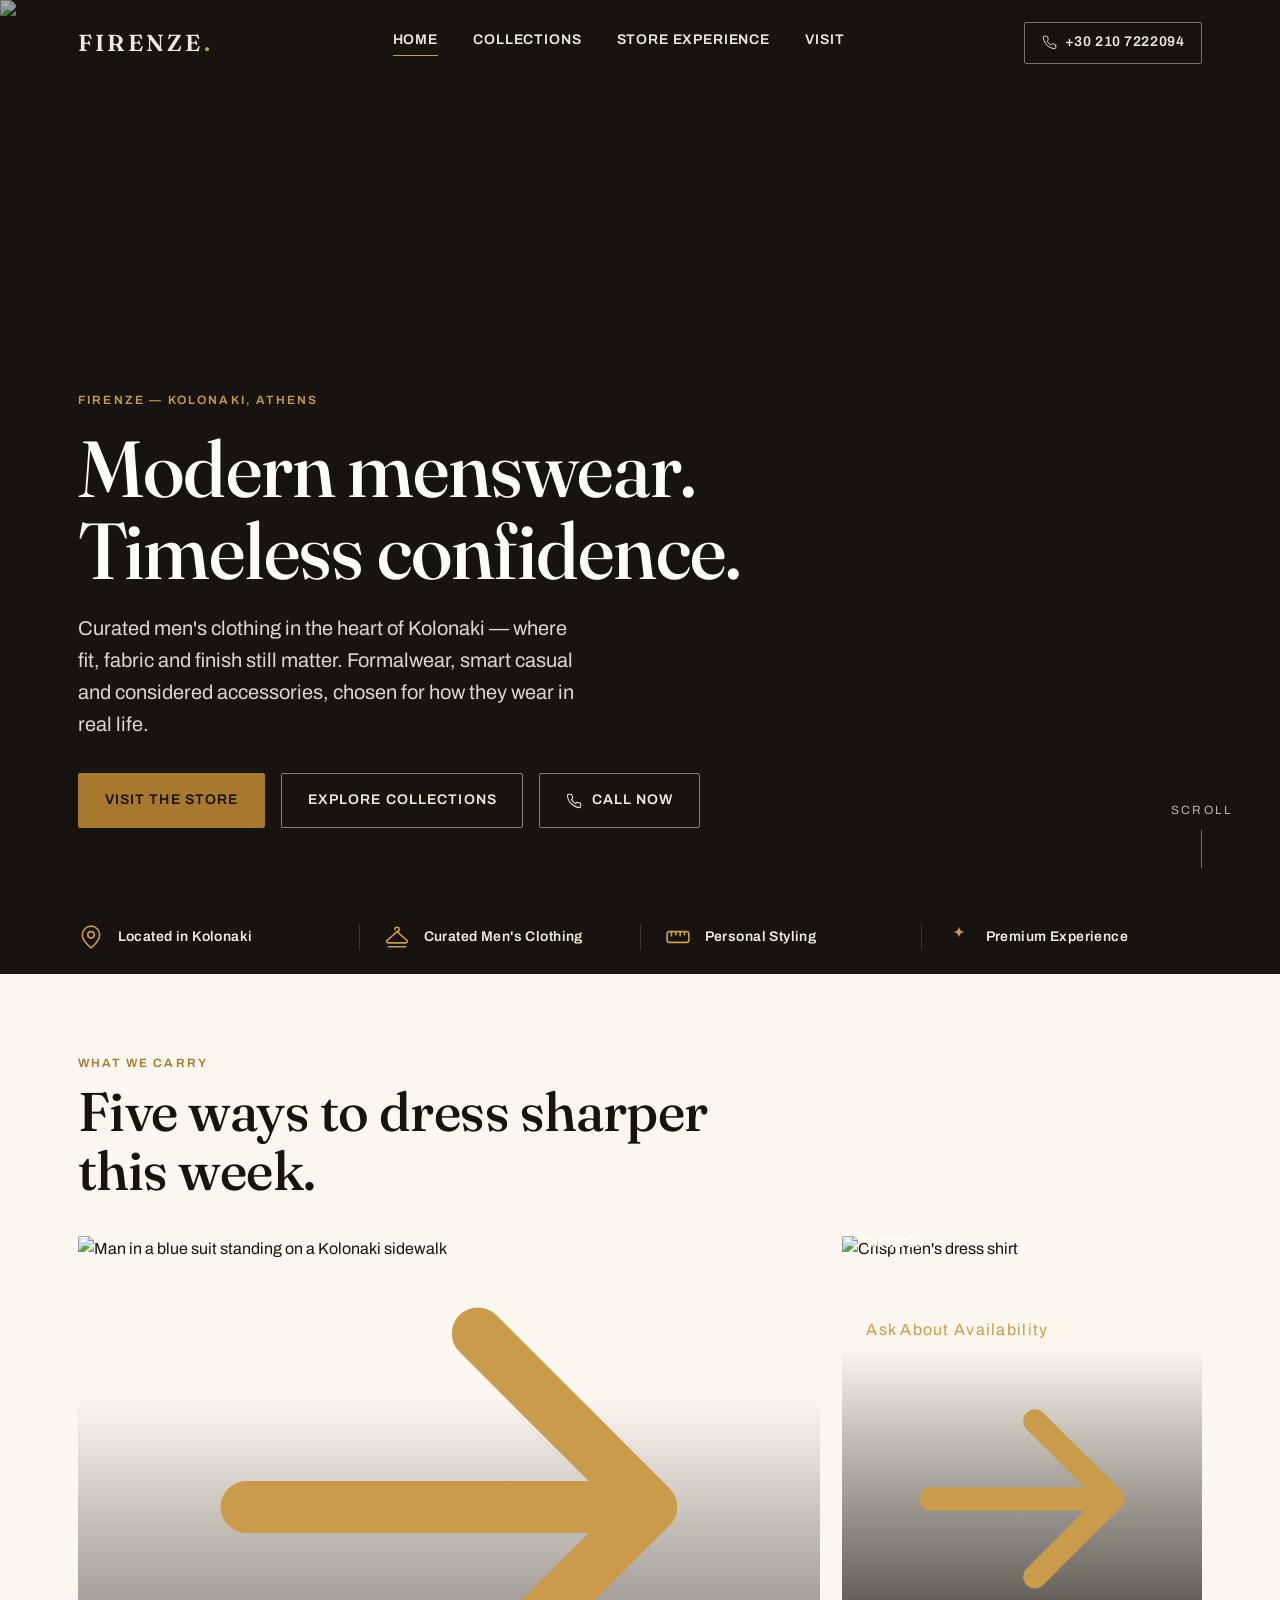
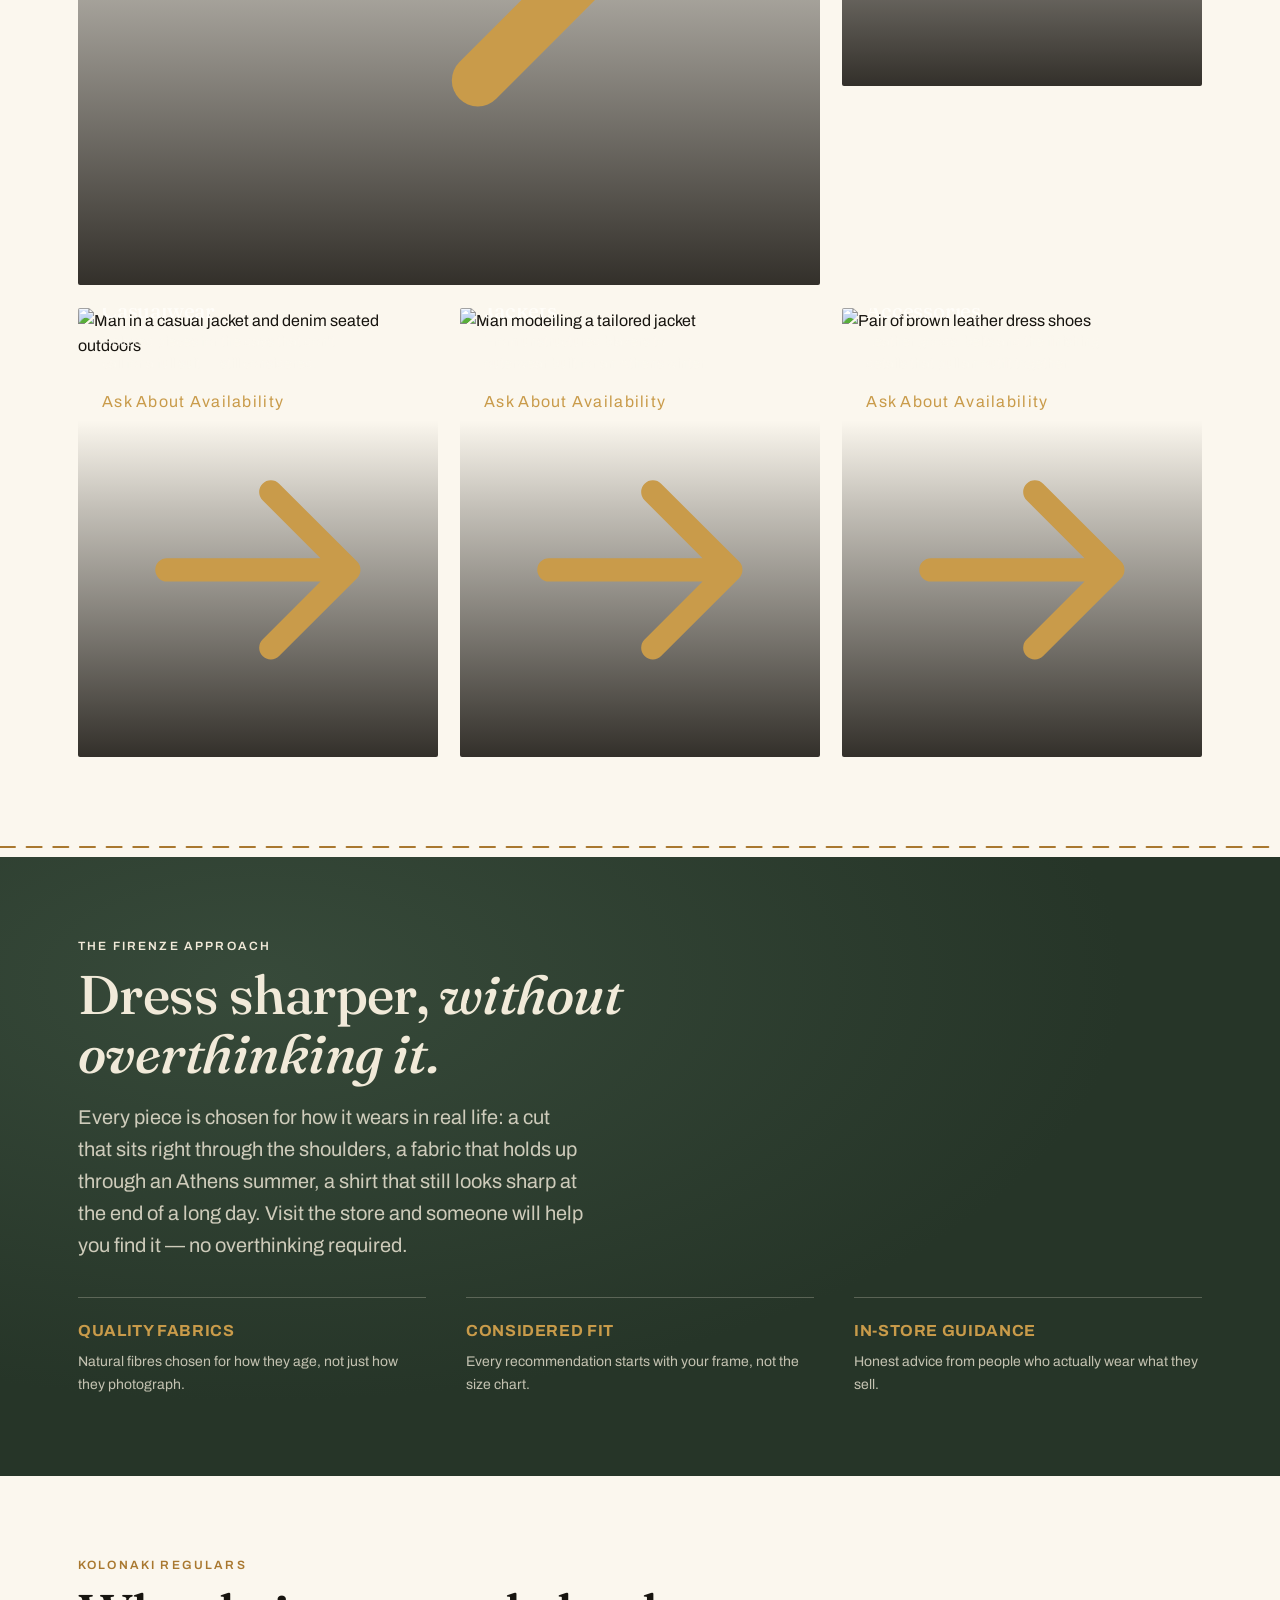
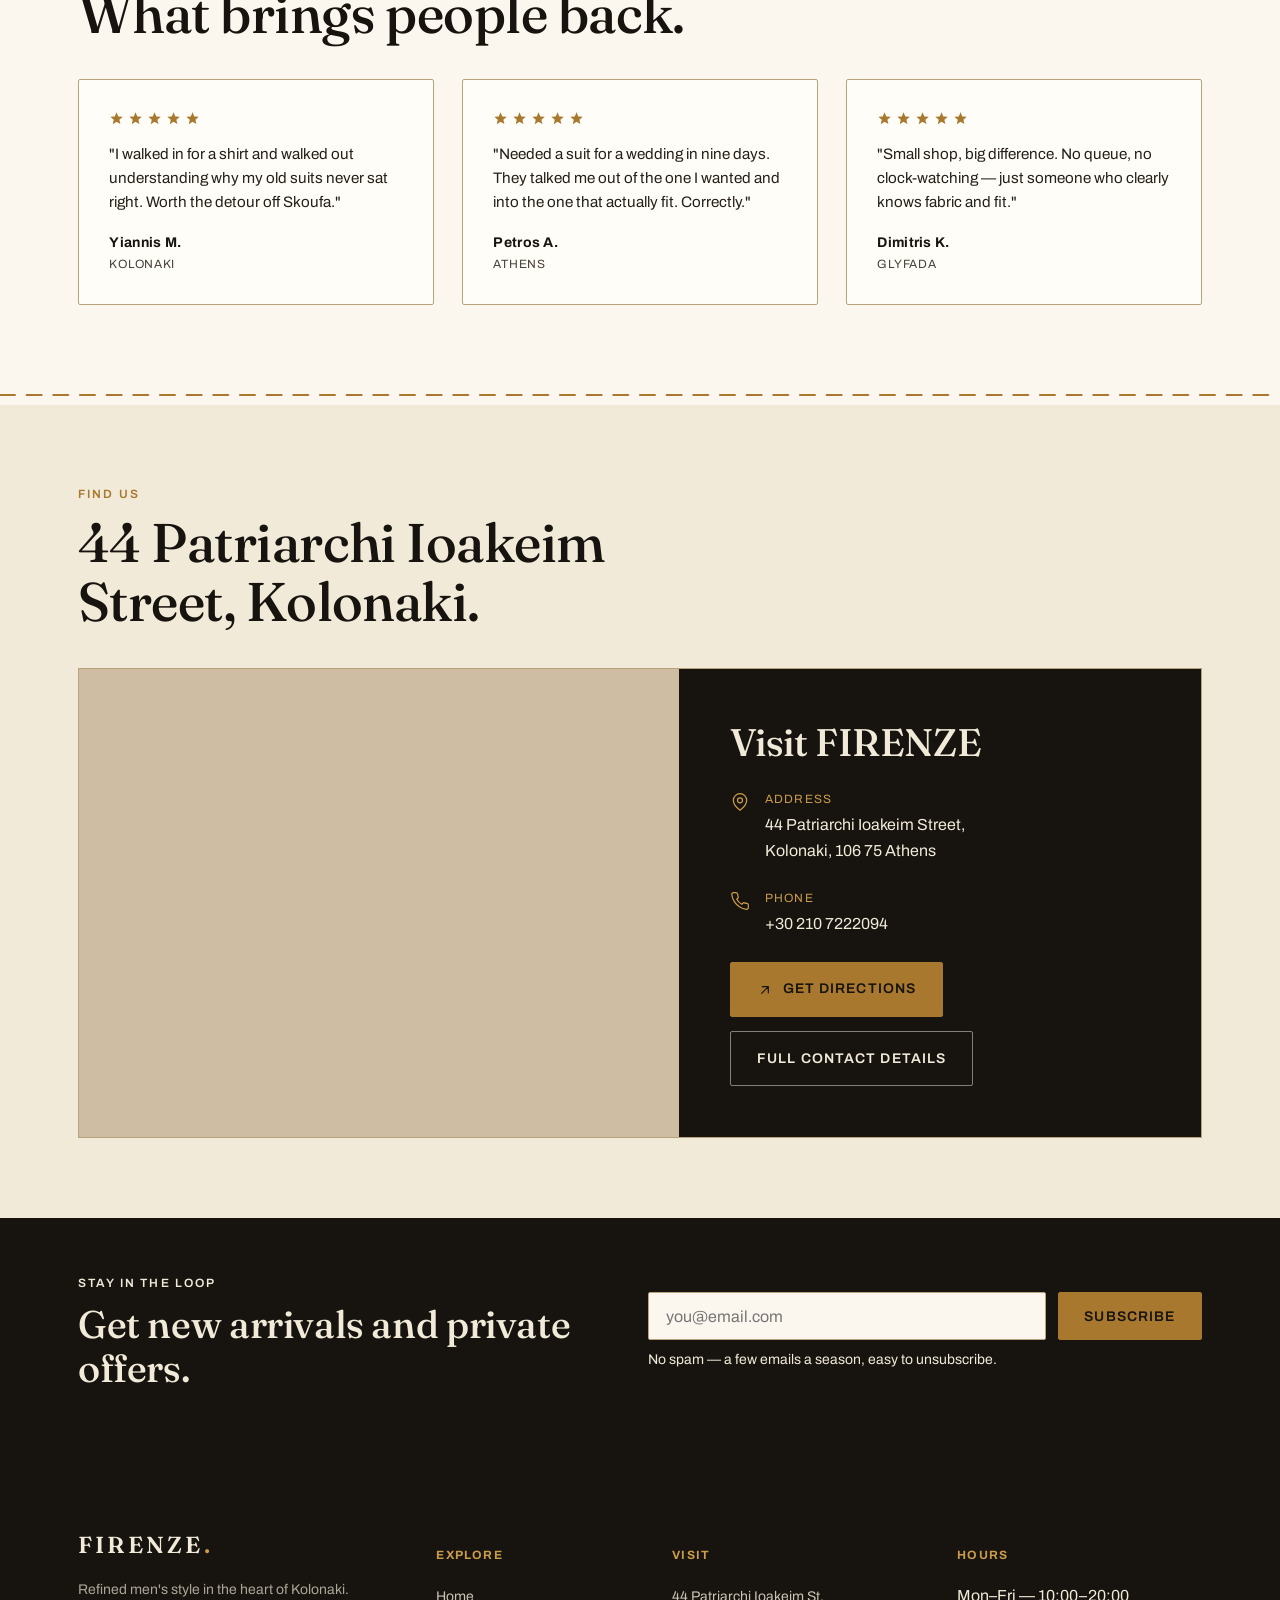
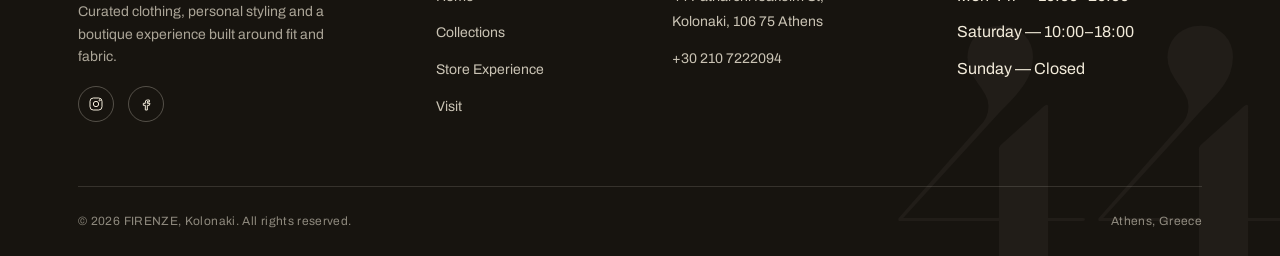
==== index.html @ 0500434f "Add files via upload" ====
<!DOCTYPE html>
<html lang="en">
<head>
<meta charset="UTF-8">
<meta name="viewport" content="width=device-width, initial-scale=1.0">
<title>FIRENZE — Refined Men's Style in Kolonaki, Athens</title>
<meta name="description" content="FIRENZE is a boutique menswear shop in Kolonaki, Athens — curated suits, shirts, casualwear, jackets and accessories, with personal styling in store.">
<link rel="icon" href="data:image/svg+xml,<svg xmlns=%22http://www.w3.org/2000/svg%22 viewBox=%220 0 100 100%22><text y=%22.9em%22 font-size=%2290%22 font-family=%22Georgia,serif%22>F</text></svg>">
<link rel="stylesheet" href="style.css">
</head>
<body>

<header class="site-header">
  <div class="container">
    <a href="index.html" class="brand">FIRENZE<span>.</span></a>
    <nav class="nav-links" aria-label="Primary">
      <a href="index.html" class="is-active">Home</a>
      <a href="collections.html">Collections</a>
      <a href="store-experience.html">Store Experience</a>
      <a href="contact.html">Visit</a>
    </nav>
    <div class="nav-cta">
      <a href="tel:+302107222094" class="nav-call">
        <svg viewBox="0 0 24 24" fill="none" stroke="currentColor" stroke-width="1.5" stroke-linecap="round" stroke-linejoin="round"><path d="M22 16.92v3a2 2 0 0 1-2.18 2 19.79 19.79 0 0 1-8.63-3.07 19.5 19.5 0 0 1-6-6 19.79 19.79 0 0 1-3.07-8.67A2 2 0 0 1 4.11 2h3a2 2 0 0 1 2 1.72c.13.96.36 1.9.7 2.81a2 2 0 0 1-.45 2.11L8.09 9.91a16 16 0 0 0 6 6l1.27-1.27a2 2 0 0 1 2.11-.45c.9.34 1.85.57 2.81.7A2 2 0 0 1 22 16.92Z"/></svg>
        +30 210 7222094
      </a>
    </div>
    <button class="nav-toggle" aria-label="Open menu" aria-expanded="false"><span></span><span></span><span></span></button>
  </div>
</header>

<div class="mobile-menu" id="mobile-menu">
  <a href="index.html">Home</a>
  <a href="collections.html">Collections</a>
  <a href="store-experience.html">Store Experience</a>
  <a href="contact.html">Visit</a>
  <a href="tel:+302107222094" class="nav-call">Call +30 210 7222094</a>
</div>

<!-- ============ HERO ============ -->
<section class="hero">
  <div class="hero-media">
    <img src="https://images.unsplash.com/photo-1618886614638-80e3c103d31a?auto=format&fit=crop&w=2000&q=80" alt="Man in a tailored black suit standing in a minimalist concrete space">
  </div>
  <div class="hero-content container">
    <p class="eyebrow reveal">Firenze — Kolonaki, Athens</p>
    <h1 class="reveal" style="transition-delay:.1s">Modern menswear.<br>Timeless confidence.</h1>
    <p class="lede reveal" style="transition-delay:.2s">Curated men's clothing in the heart of Kolonaki — where fit, fabric and finish still matter. Formalwear, smart casual and considered accessories, chosen for how they wear in real life.</p>
    <div class="btn-row reveal" style="transition-delay:.3s">
      <a href="store-experience.html" class="btn btn--brass">Visit the Store</a>
      <a href="collections.html" class="btn btn--outline-light">Explore Collections</a>
      <a href="tel:+302107222094" class="btn btn--outline-light">
        <svg viewBox="0 0 24 24" fill="none" stroke="currentColor" stroke-width="1.6" stroke-linecap="round" stroke-linejoin="round"><path d="M22 16.92v3a2 2 0 0 1-2.18 2 19.79 19.79 0 0 1-8.63-3.07 19.5 19.5 0 0 1-6-6 19.79 19.79 0 0 1-3.07-8.67A2 2 0 0 1 4.11 2h3a2 2 0 0 1 2 1.72c.13.96.36 1.9.7 2.81a2 2 0 0 1-.45 2.11L8.09 9.91a16 16 0 0 0 6 6l1.27-1.27a2 2 0 0 1 2.11-.45c.9.34 1.85.57 2.81.7A2 2 0 0 1 22 16.92Z"/></svg>
        Call Now
      </a>
    </div>
  </div>
  <div class="hero-scroll"><span>Scroll</span><span class="line"></span></div>
</section>

<!-- ============ TRUST STRIP ============ -->
<div class="trust-strip">
  <div class="container">
    <div class="trust-grid">
      <div class="trust-item">
        <svg viewBox="0 0 24 24" fill="none" stroke="currentColor" stroke-width="1.5" stroke-linecap="round" stroke-linejoin="round"><path d="M20 10c0 6-8 12-8 12s-8-6-8-12a8 8 0 0 1 16 0Z"/><circle cx="12" cy="10" r="3"/></svg>
        <span>Located in Kolonaki</span>
      </div>
      <div class="trust-item">
        <svg viewBox="0 0 24 24" fill="none" stroke="currentColor" stroke-width="1.5" stroke-linecap="round" stroke-linejoin="round"><path d="M12 7 3 15c-1 .8-.4 2.4 1 2.4h16c1.4 0 2-1.6 1-2.4L12 7Z"/><path d="M12 7a2 2 0 1 0-2-2"/><path d="M4 21h16"/></svg>
        <span>Curated Men's Clothing</span>
      </div>
      <div class="trust-item">
        <svg viewBox="0 0 24 24" fill="none" stroke="currentColor" stroke-width="1.5" stroke-linecap="round" stroke-linejoin="round"><rect x="2" y="7" width="20" height="10" rx="2"/><path d="M6 7v4M10 7v3M14 7v4M18 7v3"/></svg>
        <span>Personal Styling</span>
      </div>
      <div class="trust-item">
        <svg viewBox="0 0 24 24" fill="currentColor"><path d="M12 2c.6 3.6 1.8 4.8 5.4 5.4-3.6.6-4.8 1.8-5.4 5.4-.6-3.6-1.8-4.8-5.4-5.4C10.2 6.8 11.4 5.6 12 2Z"/></svg>
        <span>Premium Experience</span>
      </div>
    </div>
  </div>
</div>

<!-- ============ FEATURED CATEGORIES ============ -->
<section class="section bg-paper">
  <div class="container">
    <div class="section-head reveal">
      <p class="eyebrow">What we carry</p>
      <h2>Five ways to dress sharper this week.</h2>
    </div>
    <div class="cat-grid stagger">
      <div class="cat-card is-feature reveal">
        <img src="https://images.unsplash.com/photo-1617137968427-85924c800a22?auto=format&fit=crop&w=1400&q=80" alt="Man in a blue suit standing on a Kolonaki sidewalk">
        <div class="cat-card-body">
          <h3>Suits &amp; Tailoring</h3>
          <p>Structured and soft-shoulder cuts, made to sit right through the chest and waist.</p>
          <a href="contact.html?item=Suits" class="btn--ghost">Ask About Availability
            <svg viewBox="0 0 24 24" fill="none" stroke="currentColor" stroke-width="1.8" stroke-linecap="round" stroke-linejoin="round"><path d="M5 12h14M13 6l6 6-6 6"/></svg>
          </a>
        </div>
      </div>
      <div class="cat-card reveal">
        <img src="https://images.unsplash.com/photo-1507680434567-5739c80be1ac?auto=format&fit=crop&w=900&q=80" alt="Crisp men's dress shirt">
        <div class="cat-card-body">
          <h3>Shirts</h3>
          <p>Poplin, oxford and linen, cut to layer under a jacket or stand on their own.</p>
          <a href="contact.html?item=Shirts" class="btn--ghost">Ask About Availability
            <svg viewBox="0 0 24 24" fill="none" stroke="currentColor" stroke-width="1.8" stroke-linecap="round" stroke-linejoin="round"><path d="M5 12h14M13 6l6 6-6 6"/></svg>
          </a>
        </div>
      </div>
      <div class="cat-card reveal">
        <img src="https://images.unsplash.com/photo-1617114919297-3c8ddb01f599?auto=format&fit=crop&w=900&q=80" alt="Man in a casual jacket and denim seated outdoors">
        <div class="cat-card-body">
          <h3>Casualwear</h3>
          <p>Relaxed pieces for the days that don't call for a full suit — still considered.</p>
          <a href="contact.html?item=Casualwear" class="btn--ghost">Ask About Availability
            <svg viewBox="0 0 24 24" fill="none" stroke="currentColor" stroke-width="1.8" stroke-linecap="round" stroke-linejoin="round"><path d="M5 12h14M13 6l6 6-6 6"/></svg>
          </a>
        </div>
      </div>
      <div class="cat-card reveal">
        <img src="https://images.unsplash.com/photo-1516257984-b1b4d707412e?auto=format&fit=crop&w=900&q=80" alt="Man modelling a tailored jacket">
        <div class="cat-card-body">
          <h3>Jackets</h3>
          <p>From unstructured blazers to outerwear built for an Athens winter.</p>
          <a href="contact.html?item=Jackets" class="btn--ghost">Ask About Availability
            <svg viewBox="0 0 24 24" fill="none" stroke="currentColor" stroke-width="1.8" stroke-linecap="round" stroke-linejoin="round"><path d="M5 12h14M13 6l6 6-6 6"/></svg>
          </a>
        </div>
      </div>
      <div class="cat-card reveal">
        <img src="https://images.unsplash.com/photo-1490114538077-0a7f8cb49891?auto=format&fit=crop&w=900&q=80" alt="Pair of brown leather dress shoes">
        <div class="cat-card-body">
          <h3>Accessories</h3>
          <p>Leather goods, belts and the finishing details that pull an outfit together.</p>
          <a href="contact.html?item=Accessories" class="btn--ghost">Ask About Availability
            <svg viewBox="0 0 24 24" fill="none" stroke="currentColor" stroke-width="1.8" stroke-linecap="round" stroke-linejoin="round"><path d="M5 12h14M13 6l6 6-6 6"/></svg>
          </a>
        </div>
      </div>
    </div>
  </div>
</section>

<div class="stitch-divider" aria-hidden="true">
  <svg viewBox="0 0 1200 20" preserveAspectRatio="none"><line x1="0" y1="10" x2="1200" y2="10" stroke="#A9782F" stroke-width="2" stroke-dasharray="14 11" stroke-linecap="round"/></svg>
</div>

<!-- ============ PERSUASIVE BAND ============ -->
<section class="section bg-bottle on-dark">
  <div class="container">
    <div class="section-head reveal" style="max-width:640px;">
      <p class="eyebrow eyebrow--on-dark">The Firenze approach</p>
      <h2>Dress sharper, <em>without overthinking it.</em></h2>
      <p class="lede" style="margin-top:1.1rem;">Every piece is chosen for how it wears in real life: a cut that sits right through the shoulders, a fabric that holds up through an Athens summer, a shirt that still looks sharp at the end of a long day. Visit the store and someone will help you find it — no overthinking required.</p>
    </div>
    <div class="value-row stagger">
      <div class="value-item reveal">
        <h4>Quality Fabrics</h4>
        <p>Natural fibres chosen for how they age, not just how they photograph.</p>
      </div>
      <div class="value-item reveal">
        <h4>Considered Fit</h4>
        <p>Every recommendation starts with your frame, not the size chart.</p>
      </div>
      <div class="value-item reveal">
        <h4>In-Store Guidance</h4>
        <p>Honest advice from people who actually wear what they sell.</p>
      </div>
    </div>
  </div>
</section>

<!-- ============ TESTIMONIALS TEASER ============ -->
<section class="section bg-paper">
  <div class="container">
    <div class="section-head reveal">
      <p class="eyebrow">Kolonaki regulars</p>
      <h2>What brings people back.</h2>
    </div>
    <div class="testimonial-grid stagger">
      <div class="testimonial-card reveal">
        <div class="stars">
          <svg viewBox="0 0 24 24" fill="currentColor"><path d="M12 2l2.9 6.6 7.1.6-5.4 4.7 1.6 7-6.2-3.8L6 21l1.6-7-5.4-4.7 7.1-.6L12 2Z"/></svg>
          <svg viewBox="0 0 24 24" fill="currentColor"><path d="M12 2l2.9 6.6 7.1.6-5.4 4.7 1.6 7-6.2-3.8L6 21l1.6-7-5.4-4.7 7.1-.6L12 2Z"/></svg>
          <svg viewBox="0 0 24 24" fill="currentColor"><path d="M12 2l2.9 6.6 7.1.6-5.4 4.7 1.6 7-6.2-3.8L6 21l1.6-7-5.4-4.7 7.1-.6L12 2Z"/></svg>
          <svg viewBox="0 0 24 24" fill="currentColor"><path d="M12 2l2.9 6.6 7.1.6-5.4 4.7 1.6 7-6.2-3.8L6 21l1.6-7-5.4-4.7 7.1-.6L12 2Z"/></svg>
          <svg viewBox="0 0 24 24" fill="currentColor"><path d="M12 2l2.9 6.6 7.1.6-5.4 4.7 1.6 7-6.2-3.8L6 21l1.6-7-5.4-4.7 7.1-.6L12 2Z"/></svg>
        </div>
        <p>"I walked in for a shirt and walked out understanding why my old suits never sat right. Worth the detour off Skoufa."</p>
        <div class="testimonial-name">Yiannis M.</div>
        <div class="testimonial-role">Kolonaki</div>
      </div>
      <div class="testimonial-card reveal">
        <div class="stars">
          <svg viewBox="0 0 24 24" fill="currentColor"><path d="M12 2l2.9 6.6 7.1.6-5.4 4.7 1.6 7-6.2-3.8L6 21l1.6-7-5.4-4.7 7.1-.6L12 2Z"/></svg>
          <svg viewBox="0 0 24 24" fill="currentColor"><path d="M12 2l2.9 6.6 7.1.6-5.4 4.7 1.6 7-6.2-3.8L6 21l1.6-7-5.4-4.7 7.1-.6L12 2Z"/></svg>
          <svg viewBox="0 0 24 24" fill="currentColor"><path d="M12 2l2.9 6.6 7.1.6-5.4 4.7 1.6 7-6.2-3.8L6 21l1.6-7-5.4-4.7 7.1-.6L12 2Z"/></svg>
          <svg viewBox="0 0 24 24" fill="currentColor"><path d="M12 2l2.9 6.6 7.1.6-5.4 4.7 1.6 7-6.2-3.8L6 21l1.6-7-5.4-4.7 7.1-.6L12 2Z"/></svg>
          <svg viewBox="0 0 24 24" fill="currentColor"><path d="M12 2l2.9 6.6 7.1.6-5.4 4.7 1.6 7-6.2-3.8L6 21l1.6-7-5.4-4.7 7.1-.6L12 2Z"/></svg>
        </div>
        <p>"Needed a suit for a wedding in nine days. They talked me out of the one I wanted and into the one that actually fit. Correctly."</p>
        <div class="testimonial-name">Petros A.</div>
        <div class="testimonial-role">Athens</div>
      </div>
      <div class="testimonial-card reveal">
        <div class="stars">
          <svg viewBox="0 0 24 24" fill="currentColor"><path d="M12 2l2.9 6.6 7.1.6-5.4 4.7 1.6 7-6.2-3.8L6 21l1.6-7-5.4-4.7 7.1-.6L12 2Z"/></svg>
          <svg viewBox="0 0 24 24" fill="currentColor"><path d="M12 2l2.9 6.6 7.1.6-5.4 4.7 1.6 7-6.2-3.8L6 21l1.6-7-5.4-4.7 7.1-.6L12 2Z"/></svg>
          <svg viewBox="0 0 24 24" fill="currentColor"><path d="M12 2l2.9 6.6 7.1.6-5.4 4.7 1.6 7-6.2-3.8L6 21l1.6-7-5.4-4.7 7.1-.6L12 2Z"/></svg>
          <svg viewBox="0 0 24 24" fill="currentColor"><path d="M12 2l2.9 6.6 7.1.6-5.4 4.7 1.6 7-6.2-3.8L6 21l1.6-7-5.4-4.7 7.1-.6L12 2Z"/></svg>
          <svg viewBox="0 0 24 24" fill="currentColor"><path d="M12 2l2.9 6.6 7.1.6-5.4 4.7 1.6 7-6.2-3.8L6 21l1.6-7-5.4-4.7 7.1-.6L12 2Z"/></svg>
        </div>
        <p>"Small shop, big difference. No queue, no clock-watching — just someone who clearly knows fabric and fit."</p>
        <div class="testimonial-name">Dimitris K.</div>
        <div class="testimonial-role">Glyfada</div>
      </div>
    </div>
  </div>
</section>

<div class="stitch-divider" aria-hidden="true">
  <svg viewBox="0 0 1200 20" preserveAspectRatio="none"><line x1="0" y1="10" x2="1200" y2="10" stroke="#A9782F" stroke-width="2" stroke-dasharray="14 11" stroke-linecap="round"/></svg>
</div>

<!-- ============ MAP / VISIT ============ -->
<section class="section bg-bone" id="visit">
  <div class="container">
    <div class="section-head reveal">
      <p class="eyebrow">Find us</p>
      <h2>44 Patriarchi Ioakeim Street, Kolonaki.</h2>
    </div>
    <div class="map-split reveal">
      <div class="map-embed">
        <iframe src="https://www.google.com/maps?q=44+Patriarchou+Ioakeim,+Kolonaki,+Athens+106+75,+Greece&output=embed" title="FIRENZE location on Google Maps" loading="lazy" referrerpolicy="no-referrer-when-downgrade" allowfullscreen></iframe>
      </div>
      <div class="map-info">
        <h3>Visit FIRENZE</h3>
        <div class="info-line">
          <svg viewBox="0 0 24 24" fill="none" stroke="currentColor" stroke-width="1.5" stroke-linecap="round" stroke-linejoin="round"><path d="M20 10c0 6-8 12-8 12s-8-6-8-12a8 8 0 0 1 16 0Z"/><circle cx="12" cy="10" r="3"/></svg>
          <div><span class="label">Address</span><span class="value">44 Patriarchi Ioakeim Street,<br>Kolonaki, 106 75 Athens</span></div>
        </div>
        <div class="info-line">
          <svg viewBox="0 0 24 24" fill="none" stroke="currentColor" stroke-width="1.5" stroke-linecap="round" stroke-linejoin="round"><path d="M22 16.92v3a2 2 0 0 1-2.18 2 19.79 19.79 0 0 1-8.63-3.07 19.5 19.5 0 0 1-6-6 19.79 19.79 0 0 1-3.07-8.67A2 2 0 0 1 4.11 2h3a2 2 0 0 1 2 1.72c.13.96.36 1.9.7 2.81a2 2 0 0 1-.45 2.11L8.09 9.91a16 16 0 0 0 6 6l1.27-1.27a2 2 0 0 1 2.11-.45c.9.34 1.85.57 2.81.7A2 2 0 0 1 22 16.92Z"/></svg>
          <div><span class="label">Phone</span><a href="tel:+302107222094" class="value">+30 210 7222094</a></div>
        </div>
        <div class="btn-row">
          <a href="https://www.google.com/maps?q=44+Patriarchou+Ioakeim,+Kolonaki,+Athens+106+75,+Greece" target="_blank" rel="noopener" class="btn btn--brass">
            <svg viewBox="0 0 24 24" fill="none" stroke="currentColor" stroke-width="1.8" stroke-linecap="round" stroke-linejoin="round"><path d="M7 17 17 7M8 7h9v9"/></svg>
            Get Directions
          </a>
          <a href="contact.html" class="btn btn--outline-light">Full Contact Details</a>
        </div>
      </div>
    </div>
  </div>
</section>

<!-- ============ NEWSLETTER ============ -->
<section class="section--tight bg-ink on-dark">
  <div class="container">
    <div class="newsletter reveal">
      <div style="flex:1; min-width:260px;">
        <p class="eyebrow eyebrow--on-dark">Stay in the loop</p>
        <h3 style="margin-top:0.5rem;">Get new arrivals and private offers.</h3>
      </div>
      <div style="flex:1; min-width:280px;">
        <form id="newsletter-form">
          <input type="email" required placeholder="you@email.com" aria-label="Email address">
          <button type="submit" class="btn btn--brass">Subscribe</button>
        </form>
        <p class="newsletter-note">No spam — a few emails a season, easy to unsubscribe.</p>
      </div>
    </div>
  </div>
</section>

<footer class="site-footer">
  <div class="footer-mark" aria-hidden="true">44</div>
  <div class="container">
    <div class="footer-grid">
      <div class="footer-brand">
        <a href="index.html" class="brand">FIRENZE<span>.</span></a>
        <p>Refined men's style in the heart of Kolonaki. Curated clothing, personal styling and a boutique experience built around fit and fabric.</p>
        <div class="footer-social">
          <a href="#" aria-label="FIRENZE on Instagram"><svg viewBox="0 0 24 24" fill="none" stroke="currentColor" stroke-width="1.5"><rect x="3" y="3" width="18" height="18" rx="5"/><circle cx="12" cy="12" r="4"/><circle cx="17.5" cy="6.5" r="1"/></svg></a>
          <a href="#" aria-label="FIRENZE on Facebook"><svg viewBox="0 0 24 24" fill="none" stroke="currentColor" stroke-width="1.5"><path d="M14 9h3V6h-3a3 3 0 0 0-3 3v2H8v3h3v7h3v-7h3l1-3h-4V9a1 1 0 0 1 1-1Z"/></svg></a>
        </div>
      </div>
      <div class="footer-col">
        <h5>Explore</h5>
        <ul>
          <li><a href="index.html">Home</a></li>
          <li><a href="collections.html">Collections</a></li>
          <li><a href="store-experience.html">Store Experience</a></li>
          <li><a href="contact.html">Visit</a></li>
        </ul>
      </div>
      <div class="footer-col">
        <h5>Visit</h5>
        <ul>
          <li><a href="https://www.google.com/maps?q=44+Patriarchou+Ioakeim,+Kolonaki,+Athens+106+75,+Greece" target="_blank" rel="noopener">44 Patriarchi Ioakeim St,<br>Kolonaki, 106 75 Athens</a></li>
          <li><a href="tel:+302107222094">+30 210 7222094</a></li>
        </ul>
      </div>
      <div class="footer-col">
        <h5>Hours</h5>
        <ul>
          <li>Mon–Fri — 10:00–20:00</li>
          <li>Saturday — 10:00–18:00</li>
          <li>Sunday — Closed</li>
        </ul>
      </div>
    </div>
    <div class="footer-bottom">
      <span>© 2026 FIRENZE, Kolonaki. All rights reserved.</span>
      <span>Athens, Greece</span>
    </div>
  </div>
</footer>

<div class="sticky-bar">
  <a href="tel:+302107222094" class="call">
    <svg viewBox="0 0 24 24" fill="none" stroke="currentColor" stroke-width="1.8" stroke-linecap="round" stroke-linejoin="round"><path d="M22 16.92v3a2 2 0 0 1-2.18 2 19.79 19.79 0 0 1-8.63-3.07 19.5 19.5 0 0 1-6-6 19.79 19.79 0 0 1-3.07-8.67A2 2 0 0 1 4.11 2h3a2 2 0 0 1 2 1.72c.13.96.36 1.9.7 2.81a2 2 0 0 1-.45 2.11L8.09 9.91a16 16 0 0 0 6 6l1.27-1.27a2 2 0 0 1 2.11-.45c.9.34 1.85.57 2.81.7A2 2 0 0 1 22 16.92Z"/></svg>
    Call Now
  </a>
  <a href="https://www.google.com/maps?q=44+Patriarchou+Ioakeim,+Kolonaki,+Athens+106+75,+Greece" target="_blank" rel="noopener" class="directions">
    <svg viewBox="0 0 24 24" fill="none" stroke="currentColor" stroke-width="1.8" stroke-linecap="round" stroke-linejoin="round"><path d="M7 17 17 7M8 7h9v9"/></svg>
    Directions
  </a>
</div>

<script src="script.js"></script>
</body>
</html>
---- style.css ----
/* =========================================================
   FIRENZE — Kolonaki, Athens
   Design tokens: Ink / Bone / Sand / Brass / Bottle
   Display: Fraunces  ·  Body: Archivo
   Signature: the basting-stitch divider
   ========================================================= */

@import url('https://fonts.googleapis.com/css2?family=Fraunces:ital,opsz,wght@0,9..144,300;0,9..144,400;0,9..144,500;0,9..144,600;0,9..144,700;1,9..144,400;1,9..144,500&family=Archivo:wght@400;500;600;700&display=swap');

:root{
  /* colour tokens */
  --ink:        #17140F;
  --ink-soft:   #262019;
  --bone:       #F1EAD9;
  --bone-soft:  #E7DCC3;
  --paper:      #FBF7EE;
  --sand:       #CDB899;
  --sand-line:  #B9A17C;
  --brass:      #A9782F;
  --brass-light:#C99B4A;
  --bottle:     #263528;
  --bottle-light:#374A3A;
  --charcoal:   #4A4339;
  --white:      #FFFDF8;

  /* type */
  --font-display: 'Fraunces', Georgia, serif;
  --font-body: 'Archivo', 'Helvetica Neue', Arial, sans-serif;

  --fs-hero: clamp(2.6rem, 6.2vw, 5.4rem);
  --fs-h1:   clamp(2.1rem, 4.4vw, 3.4rem);
  --fs-h2:   clamp(1.7rem, 3vw, 2.4rem);
  --fs-h3:   1.375rem;
  --fs-lead: clamp(1.05rem, 1.6vw, 1.25rem);
  --fs-body: 1rem;
  --fs-small:0.875rem;
  --fs-label:0.75rem;

  /* spacing */
  --sp-1: 0.5rem;
  --sp-2: 1rem;
  --sp-3: 1.5rem;
  --sp-4: 2.25rem;
  --sp-5: 3.5rem;
  --sp-6: 5rem;
  --sp-7: 7rem;

  --container: 1220px;
  --ease: cubic-bezier(.16,1,.3,1);
}

/* ---------- reset ---------- */
*, *::before, *::after{ box-sizing: border-box; }
html{ scroll-behavior: smooth; }
body{
  margin:0;
  background: var(--paper);
  color: var(--ink);
  font-family: var(--font-body);
  font-size: var(--fs-body);
  line-height: 1.6;
  -webkit-font-smoothing: antialiased;
}
img{ max-width:100%; display:block; }
a{ color: inherit; text-decoration:none; }
ul{ margin:0; padding:0; list-style:none; }
h1,h2,h3,h4,p,figure{ margin:0; }
button{ font-family: inherit; cursor:pointer; }
input, textarea, select{ font-family: inherit; font-size: 1rem; }

:focus-visible{
  outline: 2px solid var(--brass);
  outline-offset: 3px;
}

.container{
  max-width: var(--container);
  margin-inline:auto;
  padding-inline: clamp(1.25rem, 4vw, 3rem);
}

.eyebrow{
  font-family: var(--font-body);
  font-size: var(--fs-label);
  font-weight:600;
  letter-spacing: 0.18em;
  text-transform: uppercase;
  color: var(--brass);
}
.eyebrow--on-dark{ color: var(--brass-light); }

h1, .h1, h2, .h2, h3, .h3{
  font-family: var(--font-display);
  font-weight: 500;
  letter-spacing: -0.01em;
  color: var(--ink);
}
h1, .h1{ font-size: var(--fs-hero); line-height: 1.03; }
h2, .h2{ font-size: var(--fs-h1); line-height: 1.08; }
h3, .h3{ font-size: var(--fs-h2); line-height: 1.15; }
.h4{ font-family: var(--font-display); font-size: var(--fs-h3); font-weight:500; }

.lede{ font-size: var(--fs-lead); color: var(--charcoal); max-width: 46ch; }
.on-dark, .on-dark h1, .on-dark h2, .on-dark h3, .on-dark p{ color: var(--bone); }
.on-dark .lede{ color: rgba(241,234,217,0.82); }

em, .italic{ font-style: italic; }

/* ---------- buttons ---------- */
.btn{
  display:inline-flex;
  align-items:center;
  gap:0.6rem;
  padding: 0.95rem 1.6rem;
  font-size: var(--fs-small);
  font-weight:600;
  letter-spacing: 0.08em;
  text-transform: uppercase;
  border: 1px solid transparent;
  border-radius: 2px;
  transition: background .35s var(--ease), color .35s var(--ease), border-color .35s var(--ease), transform .35s var(--ease);
  white-space: nowrap;
}
.btn svg{ width:16px; height:16px; flex-shrink:0; }
.btn--primary{ background: var(--ink); color: var(--bone); border-color: var(--ink); }
.btn--primary:hover{ background: var(--brass); border-color: var(--brass); color: var(--ink); transform: translateY(-2px); }

.btn--brass{ background: var(--brass); color: var(--ink); border-color: var(--brass); }
.btn--brass:hover{ background: var(--brass-light); transform: translateY(-2px); }

.btn--outline{ background: transparent; color: var(--ink); border-color: var(--ink); }
.btn--outline:hover{ background: var(--ink); color: var(--bone); transform: translateY(-2px); }

.btn--outline-light{ background: transparent; color: var(--bone); border-color: rgba(241,234,217,0.5); }
.btn--outline-light:hover{ background: var(--bone); color: var(--ink); border-color: var(--bone); transform: translateY(-2px); }

.btn--ghost{ background: transparent; color: var(--brass); border:0; padding-inline:0; letter-spacing:0.08em; }
.btn--ghost svg{ transition: transform .3s var(--ease); }
.btn--ghost:hover svg{ transform: translateX(4px); }

.btn-row{ display:flex; flex-wrap:wrap; gap: 0.9rem 1rem; }

/* ---------- header / nav ---------- */
.site-header{
  position: fixed; inset-inline:0; top:0; z-index:100;
  padding: 1.35rem 0;
  transition: background .4s var(--ease), padding .4s var(--ease), box-shadow .4s var(--ease), border-color .4s var(--ease);
  border-bottom: 1px solid transparent;
}
.site-header .container{ display:flex; align-items:center; justify-content:space-between; }
.site-header.is-scrolled{
  background: rgba(241,234,217,0.94);
  backdrop-filter: blur(8px);
  padding: 0.85rem 0;
  border-color: rgba(23,20,15,0.08);
}
.brand{
  font-family: var(--font-display);
  font-size: 1.45rem;
  font-weight:600;
  letter-spacing: 0.14em;
  color: var(--bone);
  transition: color .4s var(--ease);
}
.is-scrolled .brand{ color: var(--ink); }
.brand span{ color: var(--brass-light); }
.is-scrolled .brand span{ color: var(--brass); }

.nav-links{ display:flex; align-items:center; gap: 2.2rem; }
.nav-links a{
  font-size: var(--fs-small);
  font-weight:600;
  letter-spacing: 0.06em;
  text-transform: uppercase;
  color: var(--bone);
  position:relative;
  padding-bottom: 4px;
  transition: color .4s var(--ease);
}
.is-scrolled .nav-links a{ color: var(--ink); }
.nav-links a::after{
  content:""; position:absolute; left:0; right:100%; bottom:0; height:1px;
  background: var(--brass-light); transition: right .35s var(--ease);
}
.is-scrolled .nav-links a::after{ background: var(--brass); }
.nav-links a:hover::after, .nav-links a.is-active::after{ right:0; }

.nav-cta{ display:flex; align-items:center; gap:0.9rem; }
.nav-call{
  display:flex; align-items:center; gap:0.5rem;
  font-size: var(--fs-small); font-weight:600; letter-spacing:0.04em;
  color: var(--bone); border:1px solid rgba(241,234,217,0.45); padding: 0.55rem 1.05rem; border-radius: 2px;
  transition: all .4s var(--ease);
}
.nav-call svg{ width:15px; height:15px; }
.is-scrolled .nav-call{ color: var(--ink); border-color: rgba(23,20,15,0.25); }
.nav-call:hover{ background: var(--brass); border-color: var(--brass); color: var(--ink); }

.nav-toggle{
  display:none; width:38px; height:38px; align-items:center; justify-content:center;
  background:none; border:0; color: var(--bone); flex-direction:column; gap:5px;
}
.is-scrolled .nav-toggle{ color: var(--ink); }
.nav-toggle span{ width:22px; height:1.5px; background: currentColor; transition: transform .3s var(--ease), opacity .3s var(--ease); }
.nav-toggle.is-open span:nth-child(1){ transform: translateY(6.5px) rotate(45deg); }
.nav-toggle.is-open span:nth-child(2){ opacity:0; }
.nav-toggle.is-open span:nth-child(3){ transform: translateY(-6.5px) rotate(-45deg); }

.mobile-menu{
  position:fixed; inset:0; z-index:99; background: var(--ink);
  display:flex; flex-direction:column; justify-content:center; gap: 1.6rem;
  padding: 2rem clamp(1.25rem,6vw,3rem);
  opacity:0; visibility:hidden; transform: translateY(-12px);
  transition: opacity .4s var(--ease), transform .4s var(--ease), visibility 0s linear .4s;
}
.mobile-menu.is-open{ opacity:1; visibility:visible; transform:none; transition: opacity .4s var(--ease), transform .4s var(--ease); }
.mobile-menu a{
  font-family: var(--font-display); font-size: 2.1rem; color: var(--bone); font-weight:500;
}
.mobile-menu .nav-call{ display:inline-flex; color: var(--bone); border-color: rgba(241,234,217,0.4); margin-top:1rem; width:fit-content; }

/* ---------- hero ---------- */
.hero{
  position:relative; min-height: 100svh; display:flex; align-items:flex-end;
  overflow:hidden; background: var(--ink);
}
.hero-media{ position:absolute; inset:0; }
.hero-media img{ width:100%; height:100%; object-fit:cover; object-position: center 20%; }
.hero-media::after{
  content:""; position:absolute; inset:0;
  background:
    linear-gradient(to top, rgba(23,20,15,0.92) 0%, rgba(23,20,15,0.55) 42%, rgba(23,20,15,0.15) 68%, rgba(23,20,15,0.35) 100%);
}
.hero-content{ position:relative; z-index:2; width:100%; padding-block: 7.5rem 4.5rem; }
.hero-content .eyebrow{ color: var(--brass-light); }
.hero-content h1{ color: var(--white); margin-block: 1.1rem 1.25rem; max-width: 16ch; }
.hero-content .lede{ color: rgba(251,247,238,0.86); margin-bottom: 2.1rem; }
.hero-scroll{
  position:absolute; right: clamp(1.25rem,4vw,3rem); bottom: 2rem; z-index:2;
  display:flex; flex-direction:column; align-items:center; gap:0.6rem;
  color: rgba(251,247,238,0.7); font-size: var(--fs-label); letter-spacing:0.2em; text-transform:uppercase;
}
.hero-scroll .line{ width:1px; height:38px; background: rgba(251,247,238,0.4); position:relative; overflow:hidden; }
.hero-scroll .line::after{
  content:""; position:absolute; top:-100%; left:0; width:100%; height:100%; background: var(--brass-light);
  animation: dropline 2.2s ease-in-out infinite;
}
@keyframes dropline{ 0%{ top:-100%; } 60%{ top:100%; } 100%{ top:100%; } }

/* ---------- reveal-on-scroll ---------- */
.reveal{ opacity:0; transform: translateY(26px); transition: opacity .8s var(--ease), transform .8s var(--ease); }
.reveal.in-view{ opacity:1; transform:none; }
.reveal-scale{ opacity:0; transform: scale(1.06); transition: opacity 1s var(--ease), transform 1.1s var(--ease); }
.reveal-scale.in-view{ opacity:1; transform:none; }
.stagger > *{ transition-delay: calc(var(--i,0) * 90ms); }

/* ---------- stitch divider (signature element) ---------- */
.stitch-divider{
  width:100%; height:20px; display:block;
  transform: scaleX(0.6); opacity:0;
  transform-origin:center;
  transition: transform 1s var(--ease), opacity .6s ease;
}
.stitch-divider.in-view{ transform: scaleX(1); opacity:1; }
.stitch-divider svg{ width:100%; height:100%; display:block; }
.stitch-divider--dark line{ stroke: rgba(241,234,217,0.35); }

/* ---------- sections / bands ---------- */
section{ position:relative; }
.section{ padding-block: var(--sp-6); }
.section--tight{ padding-block: var(--sp-5); }
.bg-bone{ background: var(--bone); }
.bg-paper{ background: var(--paper); }
.bg-ink{ background: var(--ink); }
.bg-bottle{ background: var(--bottle); background-image: radial-gradient(ellipse at 20% 20%, var(--bottle-light) 0%, var(--bottle) 60%); }
.bg-sand{ background: var(--sand); }

.section-head{ max-width: 640px; margin-bottom: var(--sp-4); }
.section-head h2{ margin-top:0.6rem; }
.section-head--center{ margin-inline:auto; text-align:center; }

/* ---------- trust strip ---------- */
.trust-strip{ background: var(--ink); padding-block: var(--sp-3); }
.trust-grid{
  display:grid; grid-template-columns: repeat(4, 1fr);
}
.trust-item{
  display:flex; align-items:center; gap:0.85rem;
  padding-inline: var(--sp-3);
  border-left: 1px solid rgba(241,234,217,0.16);
  color: var(--bone);
}
.trust-item:first-child{ border-left:0; padding-left:0; }
.trust-item svg{ width:26px; height:26px; flex-shrink:0; color: var(--brass-light); }
.trust-item span{ font-size: var(--fs-small); font-weight:600; letter-spacing:0.03em; }

/* ---------- category grid (homepage) ---------- */
.cat-grid{
  display:grid;
  grid-template-columns: repeat(6, 1fr);
  gap: 1.4rem;
  align-items: start;
}
.cat-card{
  position:relative; overflow:hidden; border-radius:2px;
  aspect-ratio: 4/5;
  grid-column: span 2;
}
.cat-card.is-feature{ grid-column: span 4; aspect-ratio: 8/7; }
.cat-card img{ width:100%; height:100%; object-fit:cover; transition: transform 1.1s var(--ease); }
.cat-card::after{
  content:""; position:absolute; inset:0;
  background: linear-gradient(to top, rgba(23,20,15,0.88) 0%, rgba(23,20,15,0.25) 55%, rgba(23,20,15,0) 75%);
}
.cat-card:hover img{ transform: scale(1.06); }
.cat-card-body{
  position:absolute; left:0; right:0; bottom:0; z-index:2; padding: 1.5rem;
  display:flex; flex-direction:column; gap:0.5rem;
}
.cat-card-body h3{ color: var(--white); font-size: 1.3rem; }
.cat-card-body p{ color: rgba(251,247,238,0.78); font-size: var(--fs-small); max-width: 30ch; }
.cat-card-body .btn--ghost{ color: var(--brass-light); margin-top:0.3rem; }

/* ---------- persuasive / value band ---------- */
.value-row{ display:grid; grid-template-columns: repeat(3,1fr); gap: 2.5rem; margin-top: var(--sp-4); }
.value-item{ border-top: 1px solid rgba(241,234,217,0.25); padding-top: 1.2rem; }
.value-item h4{ color: var(--brass-light); font-size: 1rem; letter-spacing: 0.04em; text-transform:uppercase; font-family: var(--font-body); font-weight:700; margin-bottom:0.5rem; }
.value-item p{ color: rgba(241,234,217,0.78); font-size: var(--fs-small); }

/* ---------- collections page rows ---------- */
.collection-row{
  display:grid; grid-template-columns: 1.1fr 1fr; gap: clamp(2rem,5vw,5rem); align-items:center;
  padding-block: var(--sp-6);
  border-bottom: 1px solid var(--sand-line);
}
.collection-row:last-of-type{ border-bottom:0; }
.collection-row.is-reverse .collection-media{ order:2; }
.collection-media{ position:relative; overflow:hidden; border-radius:2px; aspect-ratio: 5/4; }
.collection-media img{ width:100%; height:100%; object-fit:cover; }
.collection-index{
  position:absolute; top:1rem; left:1rem; z-index:2;
  font-family: var(--font-body); font-weight:700; font-size:var(--fs-label); color: var(--white);
  background: rgba(23,20,15,0.6); padding: 0.4rem 0.85rem; border-radius: 2px; letter-spacing:0.14em; text-transform:uppercase;
}
.collection-copy .eyebrow{ margin-bottom:0.75rem; display:block; }
.collection-copy h3{ margin-bottom: 1rem; }
.collection-copy p{ color: var(--charcoal); margin-bottom: 1.6rem; max-width: 42ch; }

/* ---------- gallery grid ---------- */
.gallery-grid{ display:grid; grid-template-columns: repeat(6,1fr); gap:0.9rem; }
.gallery-grid figure{ position:relative; overflow:hidden; border-radius:2px; grid-column: span 2; aspect-ratio: 1/1; }
.gallery-grid figure.tall{ aspect-ratio: 1/1.35; grid-row: span 2; }
.gallery-grid img{ width:100%; height:100%; object-fit:cover; transition: transform .9s var(--ease); filter: saturate(0.96); }
.gallery-grid figure:hover img{ transform: scale(1.05); }
.gallery-grid figcaption{
  position:absolute; left:0.85rem; bottom:0.85rem; z-index:2;
  color: var(--white); font-size: var(--fs-label); letter-spacing:0.08em; text-transform:uppercase;
  opacity:0; transition: opacity .3s ease;
}
.gallery-grid figure::after{ content:""; position:absolute; inset:0; background: linear-gradient(to top, rgba(23,20,15,0.65), transparent 55%); opacity:0; transition:opacity .3s ease; }
.gallery-grid figure:hover::after, .gallery-grid figure:hover figcaption{ opacity:1; }

/* ---------- experience feature list ---------- */
.feature-list{ display:grid; grid-template-columns: repeat(3,1fr); gap: 2.5rem; margin-top: var(--sp-5); }
.feature-item .feature-mark{
  width:44px; height:44px; border:1px solid var(--brass); border-radius:50%;
  display:flex; align-items:center; justify-content:center; margin-bottom:1.25rem; color: var(--brass);
}
.feature-item .feature-mark svg{ width:20px; height:20px; }
.feature-item h4{ font-family: var(--font-display); font-size:1.2rem; font-weight:500; margin-bottom:0.6rem; }
.feature-item p{ color: var(--charcoal); font-size: var(--fs-small); }

/* ---------- testimonials ---------- */
.testimonial-grid{ display:grid; grid-template-columns: repeat(3,1fr); gap: 1.75rem; margin-top: var(--sp-4); }
.testimonial-card{ background: var(--white); border: 1px solid var(--sand-line); border-radius:2px; padding: 1.9rem; }
.stars{ display:flex; gap:0.25rem; color: var(--brass); margin-bottom:1rem; }
.stars svg{ width:15px; height:15px; }
.testimonial-card p{ color: var(--ink-soft); font-size: 0.95rem; margin-bottom:1.1rem; }
.testimonial-name{ font-size: var(--fs-small); font-weight:700; letter-spacing:0.02em; }
.testimonial-role{ font-size: var(--fs-label); color: var(--charcoal); text-transform:uppercase; letter-spacing:0.06em; }

/* ---------- map / contact section ---------- */
.map-split{ display:grid; grid-template-columns: 1.15fr 1fr; gap: 0; border: 1px solid var(--sand-line); }
.map-embed{ position:relative; min-height: 420px; background: var(--sand); filter: grayscale(0.25) sepia(0.08) contrast(1.02); }
.map-embed iframe{ width:100%; height:100%; min-height:420px; border:0; display:block; }
.map-info{ background: var(--ink); color: var(--bone); padding: clamp(2rem,4vw,3.25rem); display:flex; flex-direction:column; justify-content:center; gap:1.6rem; }
.map-info h3{ color: var(--bone); }
.info-line{ display:flex; gap:0.9rem; align-items:flex-start; }
.info-line svg{ width:20px; height:20px; color: var(--brass-light); flex-shrink:0; margin-top:2px; }
.info-line .label{ font-size: var(--fs-label); letter-spacing:0.1em; text-transform:uppercase; color: var(--brass-light); margin-bottom:0.2rem; display:block; }
.info-line a, .info-line span.value{ font-size:1rem; }
.info-line a:hover{ color: var(--brass-light); }
.hours-table{ width:100%; border-collapse: collapse; font-size: var(--fs-small); }
.hours-table td{ padding: 0.3rem 0; border-bottom: 1px solid rgba(241,234,217,0.12); }
.hours-table td:last-child{ text-align:right; color: rgba(241,234,217,0.85); }

/* ---------- forms ---------- */
.form-grid{ display:grid; grid-template-columns: 1fr 1fr; gap: 1.25rem; }
.form-field{ display:flex; flex-direction:column; gap:0.5rem; margin-bottom: 1.25rem; }
.form-field.full{ grid-column: 1 / -1; }
.form-field label{ font-size: var(--fs-label); letter-spacing:0.08em; text-transform:uppercase; color: var(--charcoal); font-weight:600; }
.form-field input, .form-field select, .form-field textarea{
  background: var(--paper); border: 1px solid var(--sand-line); border-radius:2px;
  padding: 0.9rem 1rem; color: var(--ink); transition: border-color .3s ease;
}
.form-field input:focus, .form-field select:focus, .form-field textarea:focus{ border-color: var(--brass); }
.form-field textarea{ resize: vertical; min-height: 120px; }
.form-note{ font-size: var(--fs-small); color: var(--charcoal); margin-top: 0.5rem; }
.form-success{
  display:none; align-items:flex-start; gap:0.85rem; background: var(--bottle); color: var(--bone);
  padding: 1.25rem 1.4rem; border-radius:2px; margin-bottom:1.5rem;
}
.form-success.is-visible{ display:flex; }
.form-success svg{ width:22px; height:22px; color: var(--brass-light); flex-shrink:0; margin-top:2px; }

/* ---------- newsletter ---------- */
.newsletter{ display:flex; flex-wrap:wrap; gap:1rem; align-items:center; }
.newsletter form{ display:flex; gap:0.75rem; flex:1; min-width:280px; }
.newsletter input{ flex:1; background: var(--paper); border:1px solid var(--sand-line); border-radius:2px; padding: 0.85rem 1.05rem; }
.newsletter-note{ font-size: var(--fs-small); color: rgba(241,234,217,0.7); margin-top:0.6rem; }

/* ---------- footer ---------- */
.site-footer{ background: var(--ink); color: var(--bone); padding-block: var(--sp-6) var(--sp-3); position:relative; overflow:hidden; }
.footer-mark{
  position:absolute; right: -1rem; bottom:-4.5rem; z-index:0;
  font-family: var(--font-display); font-size: 22rem; font-weight:600; color: rgba(241,234,217,0.045);
  line-height:1; pointer-events:none; user-select:none;
}
.footer-grid{ position:relative; z-index:1; display:grid; grid-template-columns: 1.3fr 0.8fr 1fr 1fr; gap: 2.5rem; padding-bottom: var(--sp-5); }
.footer-brand .brand{ color: var(--bone); }
.footer-brand p{ color: rgba(241,234,217,0.68); font-size: var(--fs-small); margin-top:1rem; max-width: 34ch; }
.footer-col h5{ font-size: var(--fs-label); letter-spacing:0.1em; text-transform:uppercase; color: var(--brass-light); margin-bottom:1.1rem; }
.footer-col ul li{ margin-bottom:0.7rem; }
.footer-col a{ font-size: var(--fs-small); color: rgba(241,234,217,0.82); transition: color .25s ease; }
.footer-col a:hover{ color: var(--brass-light); }
.footer-social{ display:flex; gap:0.85rem; margin-top:1.1rem; }
.footer-social a{ width:36px; height:36px; border:1px solid rgba(241,234,217,0.28); border-radius:50%; display:flex; align-items:center; justify-content:center; }
.footer-social svg{ width:16px; height:16px; }
.footer-social a:hover{ border-color: var(--brass-light); color: var(--brass-light); }
.footer-bottom{ position:relative; z-index:1; display:flex; justify-content:space-between; flex-wrap:wrap; gap:1rem; padding-top: 1.6rem; border-top:1px solid rgba(241,234,217,0.14); font-size: var(--fs-label); color: rgba(241,234,217,0.55); letter-spacing:0.03em; }

/* ---------- sticky mobile bar ---------- */
.sticky-bar{
  position: fixed; left:0; right:0; bottom:0; z-index:90;
  display:none; grid-template-columns: 1fr 1fr;
  background: var(--ink); border-top: 1px solid rgba(241,234,217,0.14);
  padding: 0.65rem clamp(1rem,4vw,2rem);
  padding-bottom: calc(0.65rem + env(safe-area-inset-bottom));
  gap: 0.75rem;
}
.sticky-bar a{
  display:flex; align-items:center; justify-content:center; gap:0.5rem;
  font-size: var(--fs-small); font-weight:700; letter-spacing:0.04em; text-transform:uppercase;
  padding: 0.85rem 0.5rem; border-radius:2px;
}
.sticky-bar a svg{ width:16px; height:16px; }
.sticky-bar .call{ background: var(--brass); color: var(--ink); }
.sticky-bar .directions{ background: transparent; color: var(--bone); border: 1px solid rgba(241,234,217,0.35); }

/* ---------- page banner (inner pages) ---------- */
.page-banner{ position:relative; padding-top: 9.5rem; padding-bottom: var(--sp-6); background: var(--ink); overflow:hidden; }
.page-banner-media{ position:absolute; inset:0; }
.page-banner-media img{ width:100%; height:100%; object-fit:cover; opacity:0.42; }
.page-banner-media::after{ content:""; position:absolute; inset:0; background: linear-gradient(to bottom, rgba(23,20,15,0.55), rgba(23,20,15,0.94)); }
.page-banner .container{ position:relative; z-index:1; }
.page-banner h1{ color: var(--white); max-width: 20ch; margin-top:0.9rem; }
.page-banner .lede{ color: rgba(251,247,238,0.82); margin-top:1.1rem; }
.breadcrumb{ display:flex; gap:0.5rem; align-items:center; font-size: var(--fs-label); letter-spacing:0.08em; text-transform:uppercase; color: rgba(241,234,217,0.55); margin-bottom: 1.2rem; }
.breadcrumb a:hover{ color: var(--brass-light); }

/* ---------- CTA banner ---------- */
.cta-banner{ background: var(--sand); padding-block: var(--sp-5); text-align:center; }
.cta-banner h2{ max-width: 20ch; margin-inline:auto; }
.cta-banner .lede{ margin-inline:auto; margin-top:1rem; margin-bottom:2rem; color: var(--ink-soft); }
.cta-banner .btn-row{ justify-content:center; }

/* =========================================================
   Responsive
   ========================================================= */
@media (max-width: 1080px){
  .cat-grid{ grid-template-columns: repeat(4,1fr); }
  .cat-card{ grid-column: span 2; }
  .cat-card.is-feature{ grid-column: span 4; aspect-ratio: 16/9; }
  .trust-grid{ grid-template-columns: repeat(2,1fr); row-gap: 1.5rem; }
  .trust-item:nth-child(3){ border-left:0; }
  .footer-grid{ grid-template-columns: 1fr 1fr; row-gap: 2.5rem; }
}

@media (max-width: 860px){
  .nav-links, .nav-call{ display:none; }
  .nav-toggle{ display:flex; }
  .value-row, .feature-list, .testimonial-grid{ grid-template-columns: 1fr; gap: 1.75rem; }
  .collection-row, .collection-row.is-reverse{ grid-template-columns: 1fr; }
  .collection-row.is-reverse .collection-media{ order:0; }
  .map-split{ grid-template-columns: 1fr; }
  .form-grid{ grid-template-columns: 1fr; }
  .gallery-grid{ grid-template-columns: repeat(4,1fr); }
  .gallery-grid figure.tall{ grid-row:auto; aspect-ratio:1/1; }
  .sticky-bar{ display:grid; }
  body{ padding-bottom: 4.2rem; }
  .footer-grid{ grid-template-columns: 1fr; gap:2rem; }
  .footer-mark{ font-size: 12rem; bottom:-2rem; }
}

@media (max-width: 560px){
  .cat-grid{ grid-template-columns: repeat(2,1fr); }
  .cat-card.is-feature{ grid-column: span 2; }
  .gallery-grid{ grid-template-columns: repeat(2,1fr); }
  .hero-content{ padding-block: 6.5rem 3.5rem; }
  .hero-scroll{ display:none; }
}

@media (prefers-reduced-motion: reduce){
  html{ scroll-behavior:auto; }
  .reveal, .reveal-scale, .stitch-divider{ opacity:1 !important; transform:none !important; transition:none !important; }
  .hero-scroll .line::after{ animation:none; }
  .cat-card img, .gallery-grid img{ transition:none; }
}
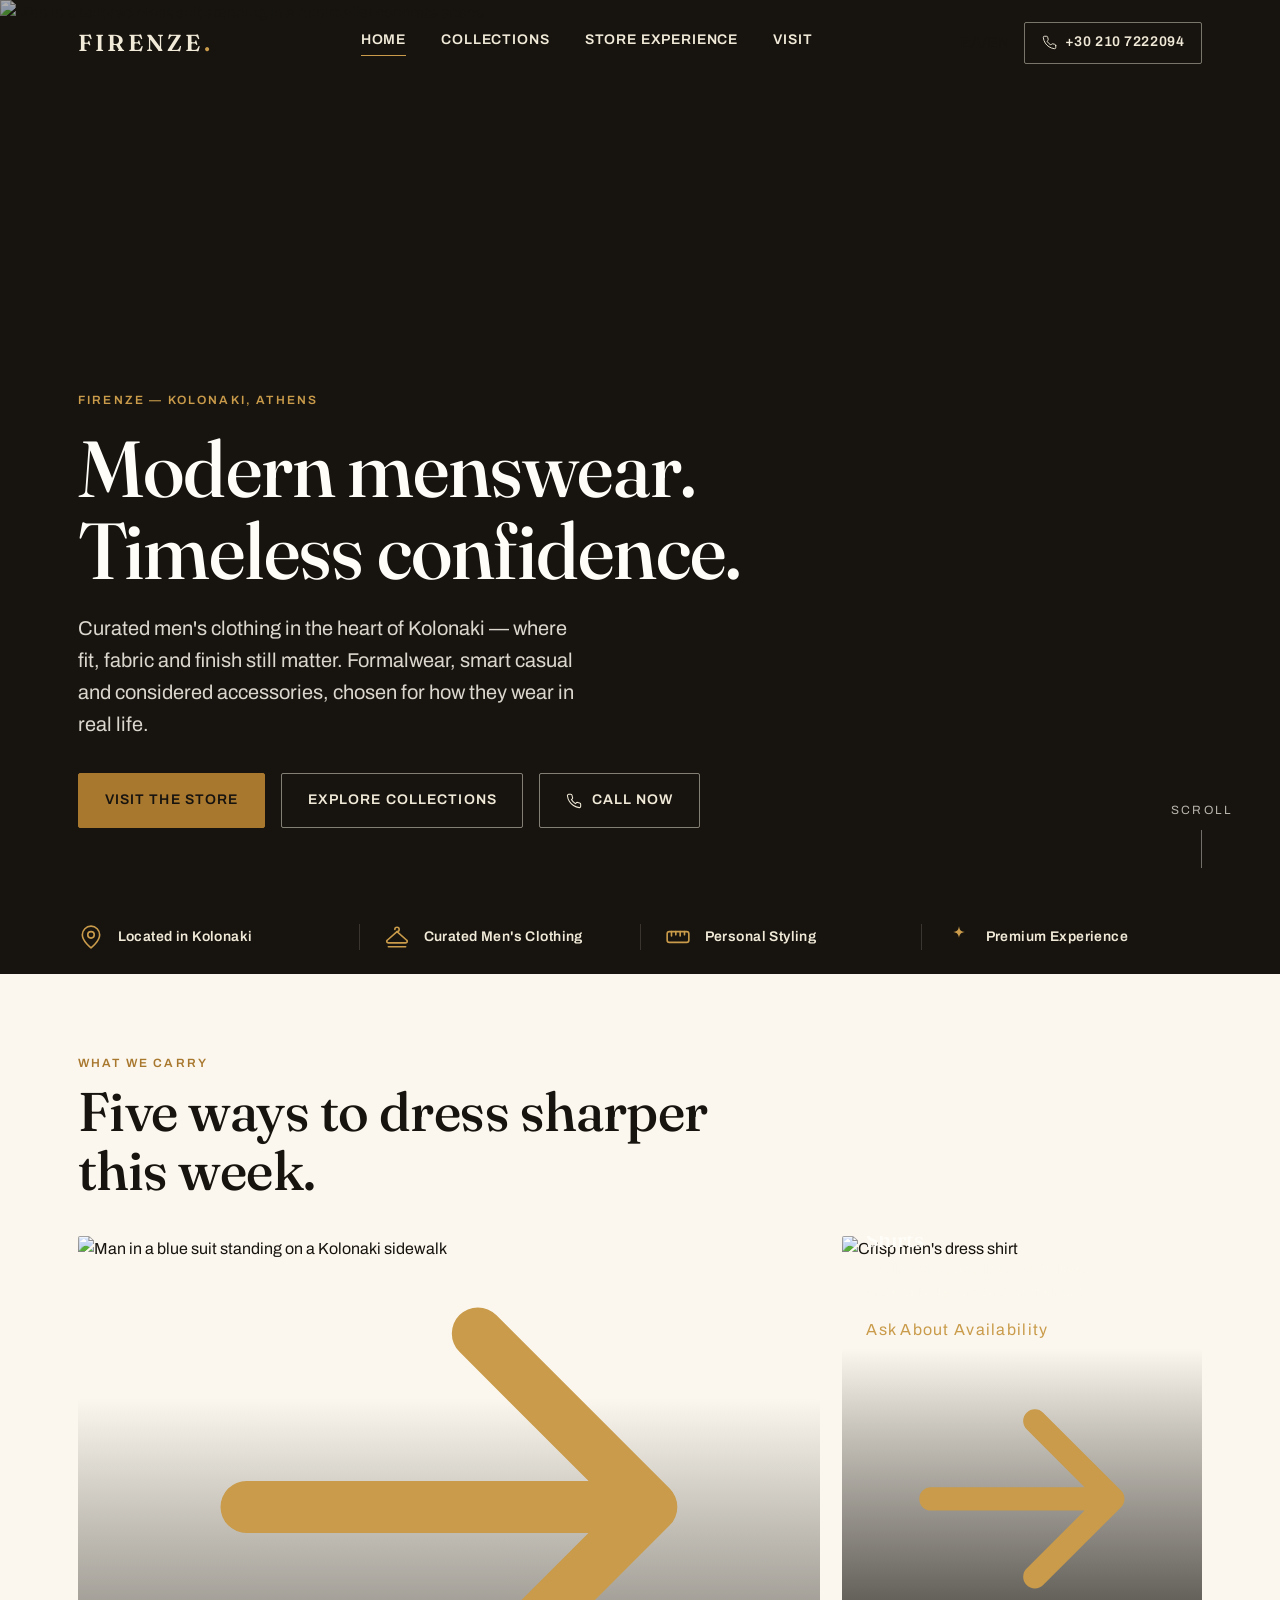
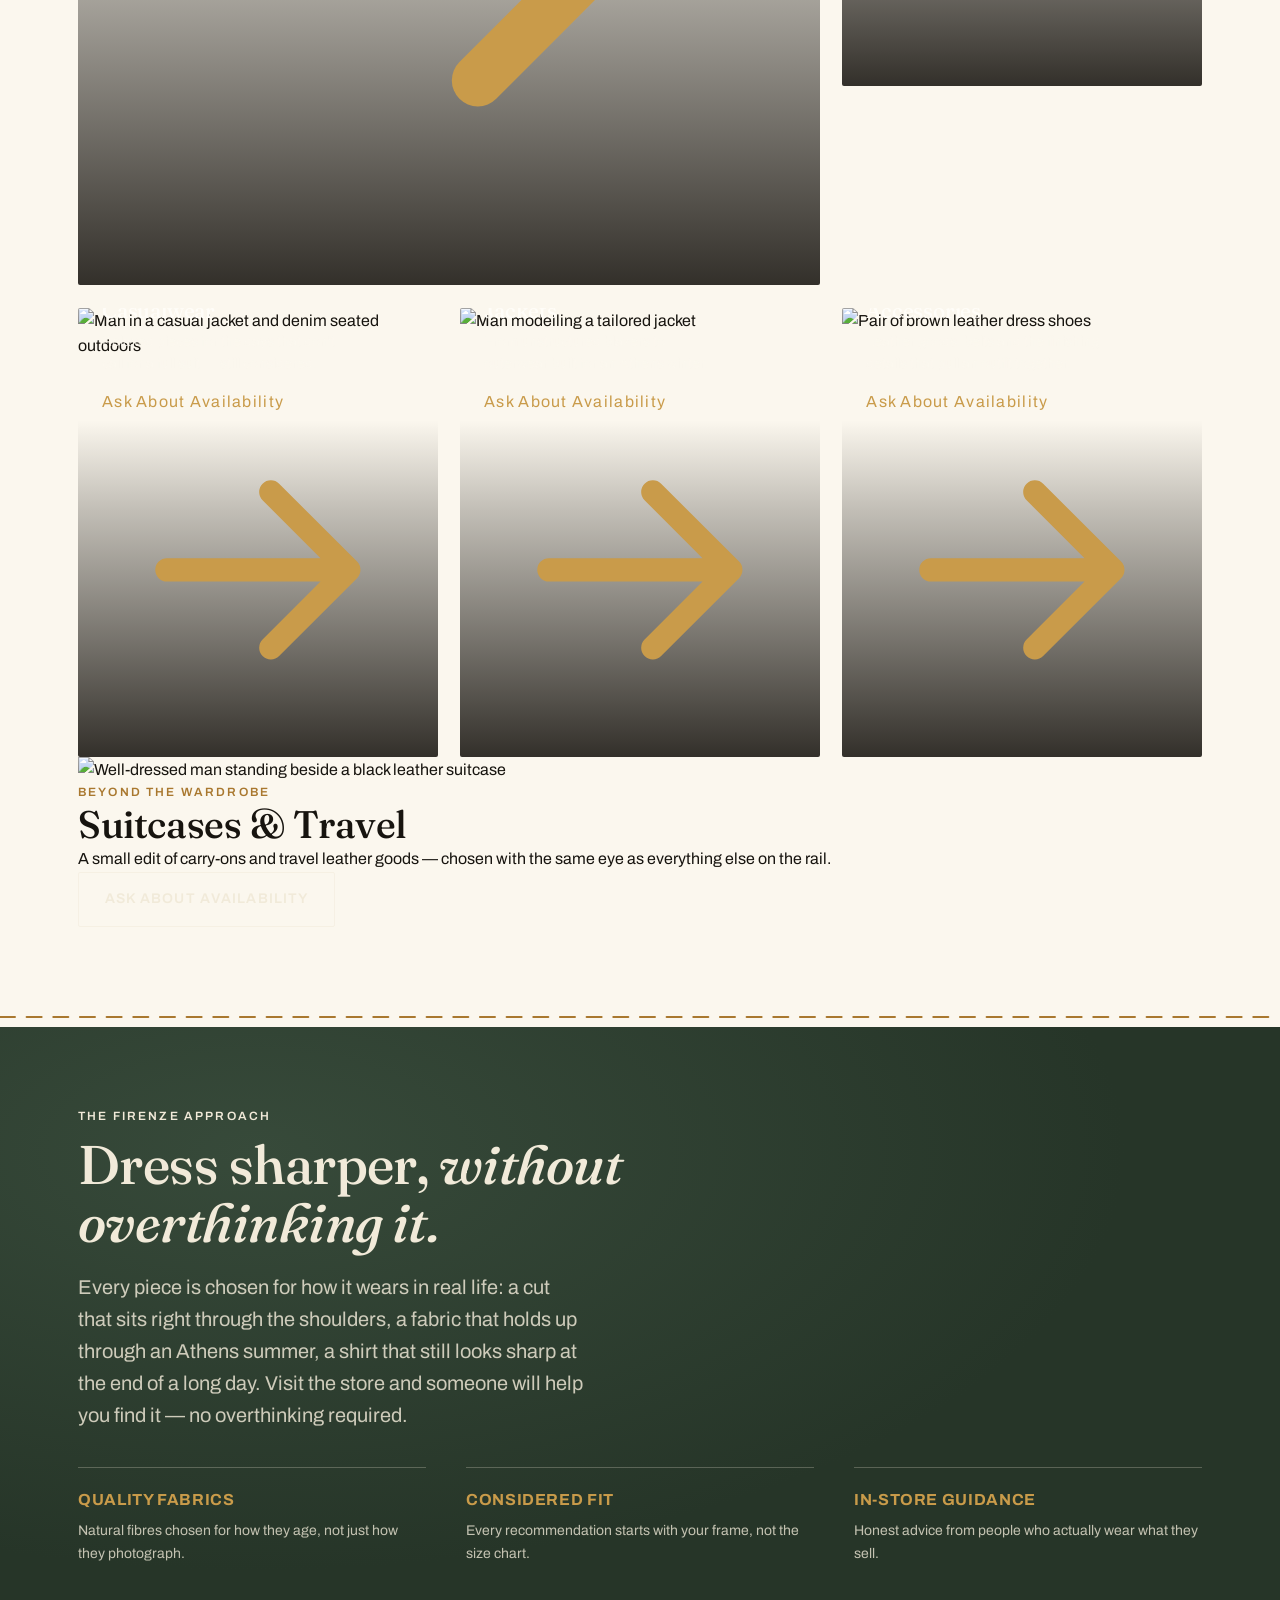
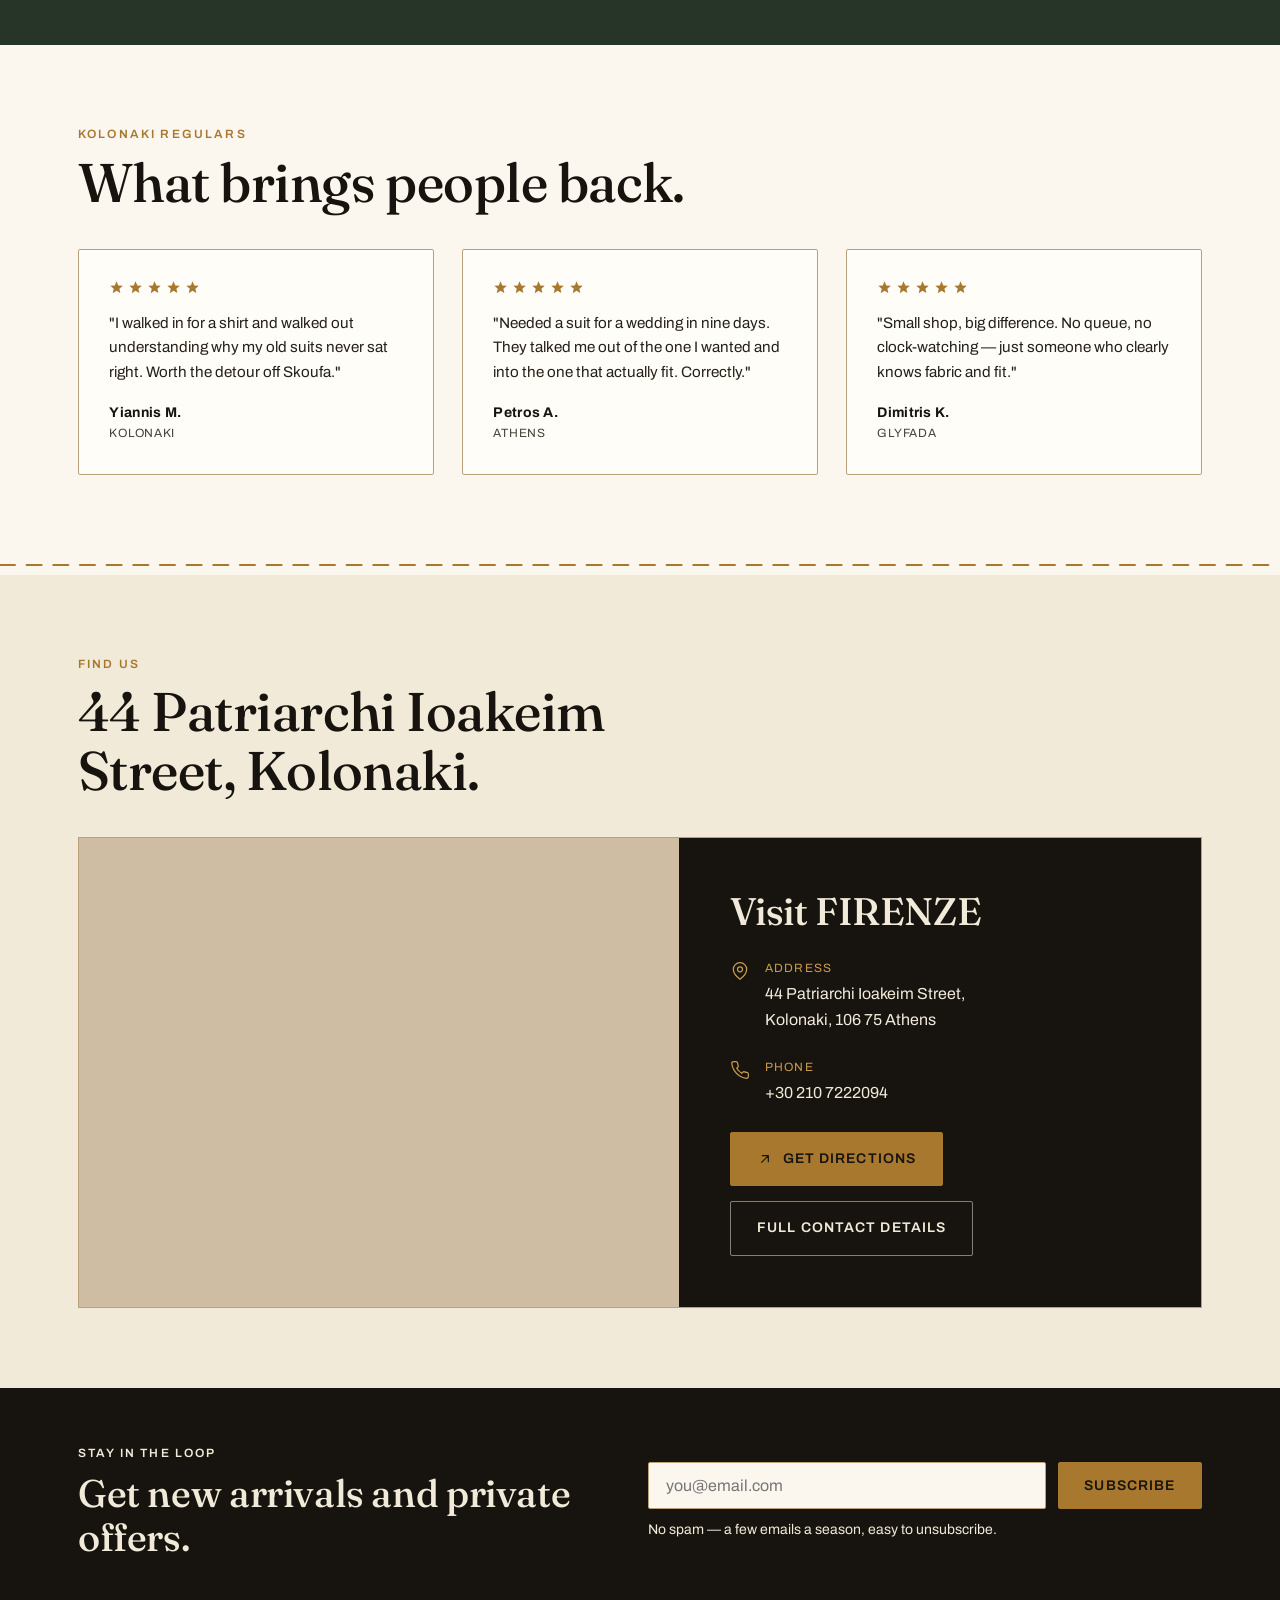
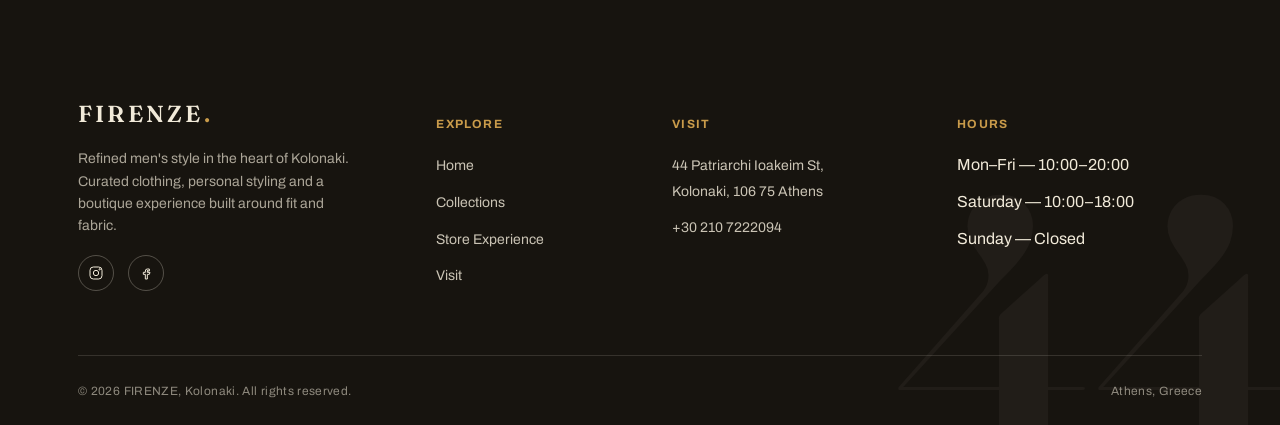
==== commit 0377c656: "index.html" ====
--- a/index.html
+++ b/index.html
@@ -20,6 +20,7 @@
       <a href="contact.html">Visit</a>
     </nav>
     <div class="nav-cta">
+      <div class="lang-switch"><a href="el/index.html">ΕΛ</a><span>/</span><a href="index.html" class="is-active">EN</a></div>
       <a href="tel:+302107222094" class="nav-call">
         <svg viewBox="0 0 24 24" fill="none" stroke="currentColor" stroke-width="1.5" stroke-linecap="round" stroke-linejoin="round"><path d="M22 16.92v3a2 2 0 0 1-2.18 2 19.79 19.79 0 0 1-8.63-3.07 19.5 19.5 0 0 1-6-6 19.79 19.79 0 0 1-3.07-8.67A2 2 0 0 1 4.11 2h3a2 2 0 0 1 2 1.72c.13.96.36 1.9.7 2.81a2 2 0 0 1-.45 2.11L8.09 9.91a16 16 0 0 0 6 6l1.27-1.27a2 2 0 0 1 2.11-.45c.9.34 1.85.57 2.81.7A2 2 0 0 1 22 16.92Z"/></svg>
         +30 210 7222094
@@ -35,6 +36,7 @@
   <a href="store-experience.html">Store Experience</a>
   <a href="contact.html">Visit</a>
   <a href="tel:+302107222094" class="nav-call">Call +30 210 7222094</a>
+  <div class="lang-switch"><a href="el/index.html">ΕΛ Ελληνικά</a><span>/</span><a href="index.html" class="is-active">EN English</a></div>
 </div>
 
 <!-- ============ HERO ============ -->
@@ -141,6 +143,18 @@
         </div>
       </div>
     </div>
+
+    <div class="cat-banner reveal">
+      <img src="https://images.unsplash.com/photo-1581553680321-4fffae59fccd?auto=format&fit=crop&w=1800&q=80" alt="Well-dressed man standing beside a black leather suitcase">
+      <div class="cat-banner-body">
+        <div>
+          <p class="eyebrow">Beyond the wardrobe</p>
+          <h3>Suitcases &amp; Travel</h3>
+          <p>A small edit of carry-ons and travel leather goods — chosen with the same eye as everything else on the rail.</p>
+        </div>
+        <a href="contact.html?item=Suitcases" class="btn btn--outline-light">Ask About Availability</a>
+      </div>
+    </div>
   </div>
 </section>
 
@@ -148,7 +162,6 @@
   <svg viewBox="0 0 1200 20" preserveAspectRatio="none"><line x1="0" y1="10" x2="1200" y2="10" stroke="#A9782F" stroke-width="2" stroke-dasharray="14 11" stroke-linecap="round"/></svg>
 </div>
 
-<!-- ============ PERSUASIVE BAND ============ -->
 <section class="section bg-bottle on-dark">
   <div class="container">
     <div class="section-head reveal" style="max-width:640px;">
